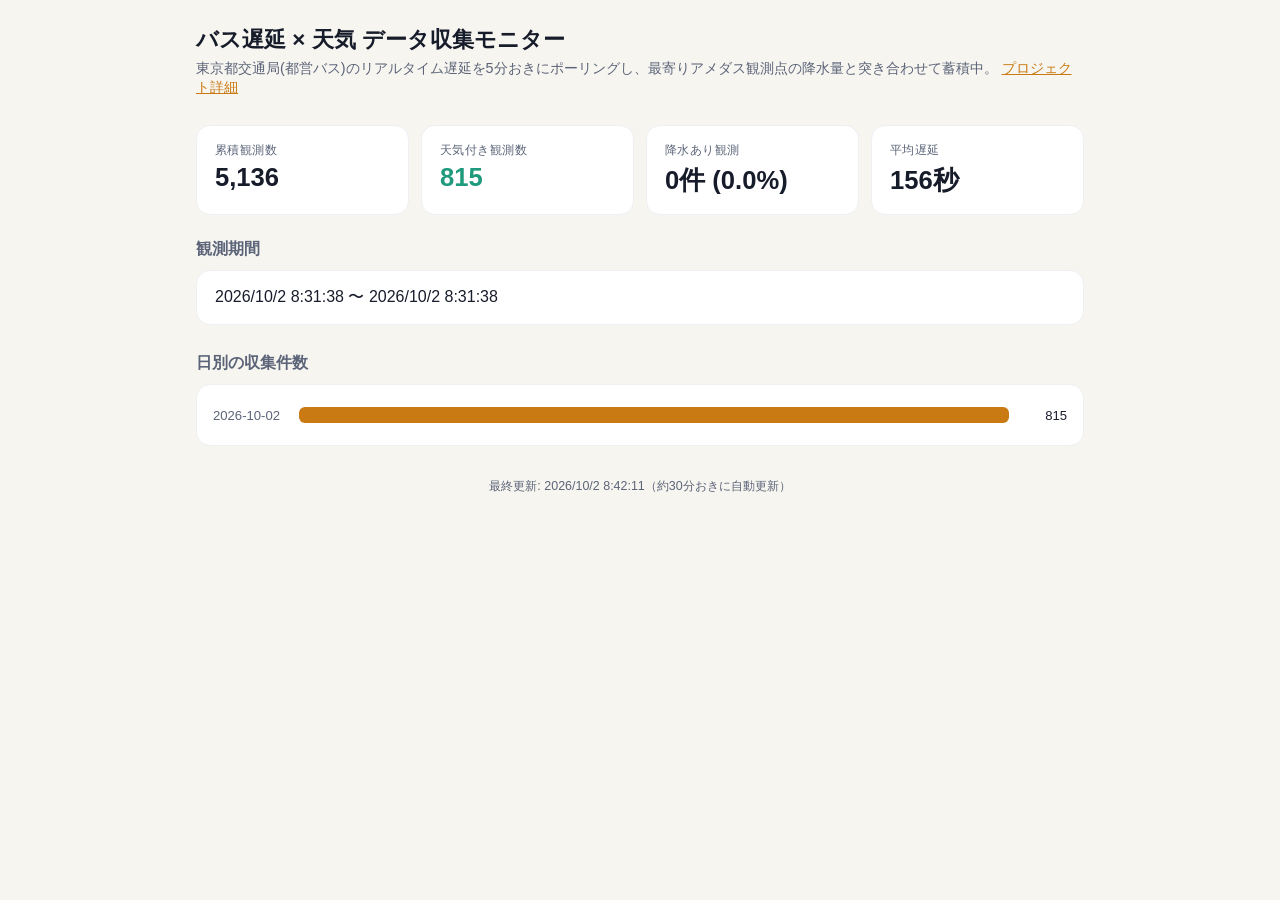
==== index.html @ 4b7ca771 "feat(id37): バス遅延×天気の技術プロトタイプ+GitHub Pages監視ページを追加 ODPTのodpt:Bus(都営バス)のリアルタイム位置情報とodpt:BusTimetable(時" ====
<!doctype html>
<html lang="ja">
<head>
<meta charset="utf-8">
<meta name="viewport" content="width=device-width, initial-scale=1">
<title>ID-37 バス遅延×天気 データ収集モニター</title>
<style>
  :root {
    --bg: #0c1220; --surface: #141c2e; --surface-2: #1c2740;
    --fg: #eef2f8; --muted: #93a1bb; --accent: #f3a53a; --ok: #45c9a8; --warn: #e06878;
  }
  @media (prefers-color-scheme: light) {
    :root:not([data-theme="dark"]) {
      --bg: #f7f5f0; --surface: #ffffff; --surface-2: #eef0f4;
      --fg: #171c2b; --muted: #5b6478; --accent: #c97a12; --ok: #1f9a7d; --warn: #c23f52;
    }
  }
  * { box-sizing: border-box; }
  body {
    background: var(--bg); color: var(--fg); margin: 0;
    font-family: -apple-system, BlinkMacSystemFont, "Hiragino Sans", sans-serif;
    padding: 24px 16px 48px; max-width: 920px; margin-inline: auto;
  }
  h1 { font-size: 1.4rem; margin: 0 0 4px; }
  .sub { color: var(--muted); font-size: .9rem; margin: 0 0 28px; }
  .grid { display: grid; grid-template-columns: repeat(auto-fit, minmax(160px, 1fr)); gap: 12px; margin-bottom: 24px; }
  .card { background: var(--surface); border: 1px solid var(--surface-2); border-radius: 14px; padding: 16px 18px; }
  .card .label { font-size: .75rem; color: var(--muted); letter-spacing: .04em; }
  .card .value { font-size: 1.6rem; font-weight: 700; margin-top: 4px; font-variant-numeric: tabular-nums; }
  .card .value.ok { color: var(--ok); }
  .card .value.warn { color: var(--warn); }
  section { margin-bottom: 28px; }
  section h2 { font-size: 1rem; color: var(--muted); font-weight: 600; margin: 0 0 10px; }
  #chart { background: var(--surface); border: 1px solid var(--surface-2); border-radius: 14px; padding: 16px; overflow-x: auto; }
  .bar-row { display: flex; align-items: center; gap: 10px; margin: 6px 0; font-size: .82rem; }
  .bar-row .d { width: 76px; flex: 0 0 auto; color: var(--muted); font-variant-numeric: tabular-nums; }
  .bar-track { flex: 1; background: var(--surface-2); border-radius: 6px; height: 16px; min-width: 0; position: relative; }
  .bar-fill { background: var(--accent); height: 100%; border-radius: 6px; }
  .bar-row .n { width: 48px; flex: 0 0 auto; text-align: right; font-variant-numeric: tabular-nums; }
  footer { color: var(--muted); font-size: .78rem; text-align: center; margin-top: 32px; }
  #empty { color: var(--muted); padding: 24px; text-align: center; }
  a { color: var(--accent); }
</style>
</head>
<body>
  <h1>バス遅延 × 天気 データ収集モニター</h1>
  <p class="sub">東京都交通局(都営バス)のリアルタイム遅延を5分おきにポーリングし、最寄りアメダス観測点の降水量と突き合わせて蓄積中。
    <a href="https://github.com/masauehr/weather_hackathon_ideas/tree/main/experiments/id37_bus_delay_weather" target="_blank" rel="noopener">プロジェクト詳細</a></p>

  <div id="empty" hidden>まだ観測データがありません。収集が始まると自動で表示されます。</div>

  <div id="content" hidden>
    <div class="grid">
      <div class="card"><div class="label">累積観測数</div><div class="value" id="v-total">-</div></div>
      <div class="card"><div class="label">天気付き観測数</div><div class="value ok" id="v-weather">-</div></div>
      <div class="card"><div class="label">降水あり観測</div><div class="value" id="v-rain">-</div></div>
      <div class="card"><div class="label">平均遅延</div><div class="value" id="v-delay">-</div></div>
    </div>

    <section>
      <h2>観測期間</h2>
      <div class="card"><span id="v-period">-</span></div>
    </section>

    <section>
      <h2>日別の収集件数</h2>
      <div id="chart"></div>
    </section>
  </div>

  <footer id="updated">読み込み中...</footer>

<script>
async function load() {
  try {
    const res = await fetch('experiments/id37_bus_delay_weather/docs/stats.json?_=' + Date.now());
    const s = await res.json();

    if (!s.total_observations) {
      document.getElementById('empty').hidden = false;
      document.getElementById('updated').textContent = '最終更新: ' + new Date(s.generated_at).toLocaleString('ja-JP');
      return;
    }

    document.getElementById('content').hidden = false;
    document.getElementById('v-total').textContent = s.total_observations.toLocaleString();
    document.getElementById('v-weather').textContent = s.observations_with_weather.toLocaleString();
    const rainPct = s.weather_coverage.rows_total ? (s.weather_coverage.rows_with_rain_detected / s.weather_coverage.rows_total * 100).toFixed(1) : 0;
    document.getElementById('v-rain').textContent = s.weather_coverage.rows_with_rain_detected.toLocaleString() + '件 (' + rainPct + '%)';
    document.getElementById('v-delay').textContent = Math.round(s.delay_seconds.mean) + '秒';
    document.getElementById('v-period').textContent =
      new Date(s.period_start).toLocaleString('ja-JP') + ' 〜 ' + new Date(s.period_end).toLocaleString('ja-JP');

    const chart = document.getElementById('chart');
    const maxN = Math.max(...s.daily.map(d => d.n));
    chart.innerHTML = s.daily.map(d => `
      <div class="bar-row">
        <div class="d">${d.date}</div>
        <div class="bar-track"><div class="bar-fill" style="width:${maxN ? (d.n / maxN * 100) : 0}%"></div></div>
        <div class="n">${d.n}</div>
      </div>`).join('');

    document.getElementById('updated').textContent = '最終更新: ' + new Date(s.generated_at).toLocaleString('ja-JP') + '（約30分おきに自動更新）';
  } catch (e) {
    document.getElementById('updated').textContent = 'データの読み込みに失敗しました: ' + e;
  }
}
load();
setInterval(load, 60000);
</script>
</body>
</html>
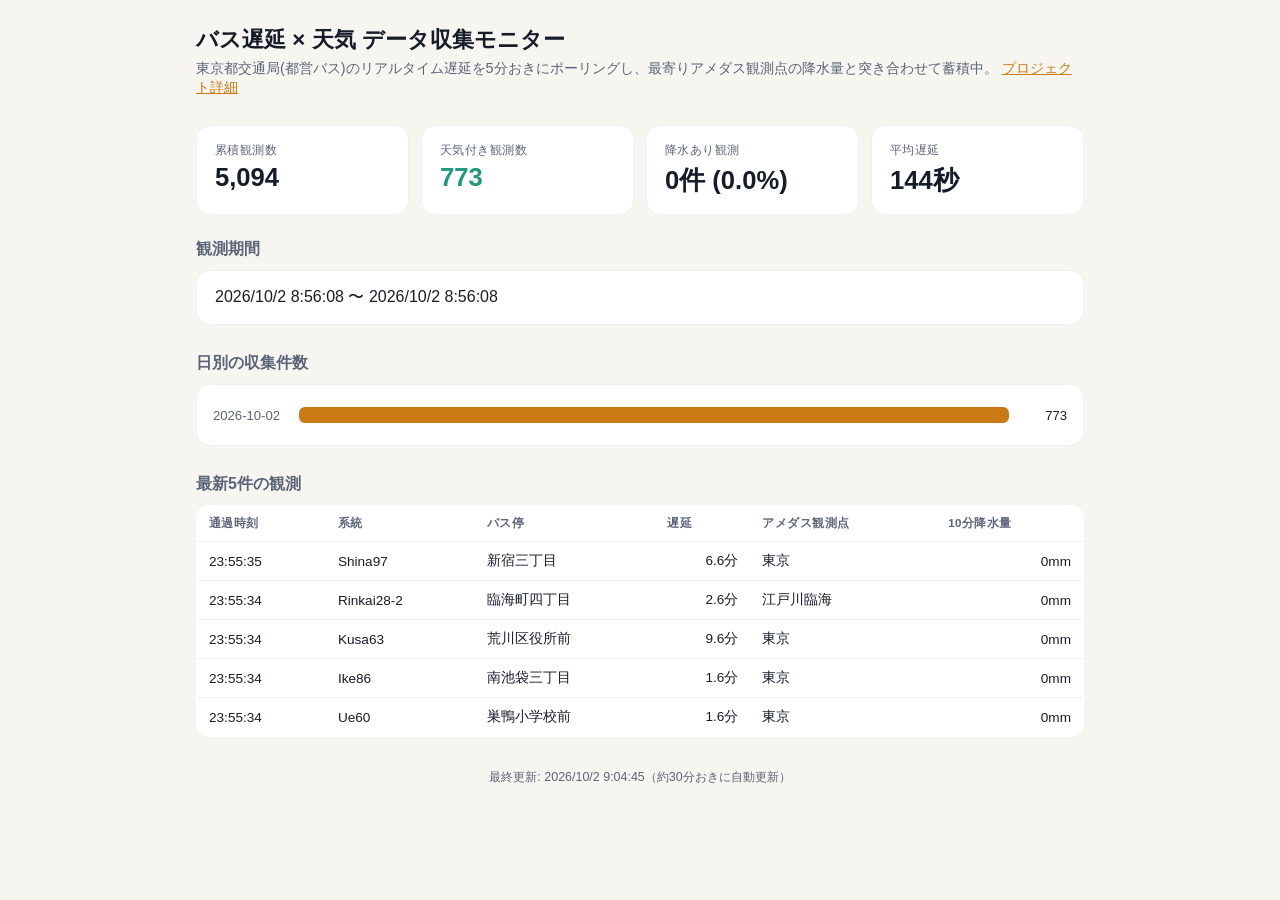
==== commit a6054e91: "feat(id37): モニターページに最新5件の観測テーブルを追加 バス停IDの末尾番号ではなく実際のバス停名(dc:title)をODPTから取得して ログに記録するよう修正。stats.json" ====
--- a/index.html
+++ b/index.html
@@ -37,6 +37,14 @@
   .bar-track { flex: 1; background: var(--surface-2); border-radius: 6px; height: 16px; min-width: 0; position: relative; }
   .bar-fill { background: var(--accent); height: 100%; border-radius: 6px; }
   .bar-row .n { width: 48px; flex: 0 0 auto; text-align: right; font-variant-numeric: tabular-nums; }
+  table { width: 100%; border-collapse: collapse; background: var(--surface); border: 1px solid var(--surface-2);
+          border-radius: 14px; overflow: hidden; font-size: .85rem; }
+  th, td { padding: 10px 12px; text-align: left; border-bottom: 1px solid var(--surface-2); }
+  th { color: var(--muted); font-size: .72rem; text-transform: uppercase; letter-spacing: .04em; font-weight: 600; }
+  tr:last-child td { border-bottom: none; }
+  td.num { font-variant-numeric: tabular-nums; text-align: right; }
+  .rain-yes { color: var(--accent); font-weight: 700; }
+  .tablewrap { overflow-x: auto; }
   footer { color: var(--muted); font-size: .78rem; text-align: center; margin-top: 32px; }
   #empty { color: var(--muted); padding: 24px; text-align: center; }
   a { color: var(--accent); }
@@ -65,6 +73,18 @@
     <section>
       <h2>日別の収集件数</h2>
       <div id="chart"></div>
+    </section>
+
+    <section>
+      <h2>最新5件の観測</h2>
+      <div class="tablewrap">
+        <table>
+          <thead>
+            <tr><th>通過時刻</th><th>系統</th><th>バス停</th><th>遅延</th><th>アメダス観測点</th><th>10分降水量</th></tr>
+          </thead>
+          <tbody id="latest-body"></tbody>
+        </table>
+      </div>
     </section>
   </div>
 
@@ -100,6 +120,23 @@
         <div class="n">${d.n}</div>
       </div>`).join('');
 
+    const latestBody = document.getElementById('latest-body');
+    latestBody.innerHTML = (s.latest_observations || []).map(o => {
+      const rain = o.precipitation10m_mm;
+      const rainText = (rain === null || rain === undefined) ? '-' : rain + 'mm';
+      const rainClass = (rain > 0) ? 'rain-yes' : '';
+      const delayMin = (o.delay_seconds / 60).toFixed(1);
+      return `
+        <tr>
+          <td>${new Date(o.actual_time).toLocaleTimeString('ja-JP')}</td>
+          <td>${o.busroute}</td>
+          <td>${o.busstop}</td>
+          <td class="num">${delayMin}分</td>
+          <td>${o.amedas_station || '-'}</td>
+          <td class="num ${rainClass}">${rainText}</td>
+        </tr>`;
+    }).join('');
+
     document.getElementById('updated').textContent = '最終更新: ' + new Date(s.generated_at).toLocaleString('ja-JP') + '（約30分おきに自動更新）';
   } catch (e) {
     document.getElementById('updated').textContent = 'データの読み込みに失敗しました: ' + e;
